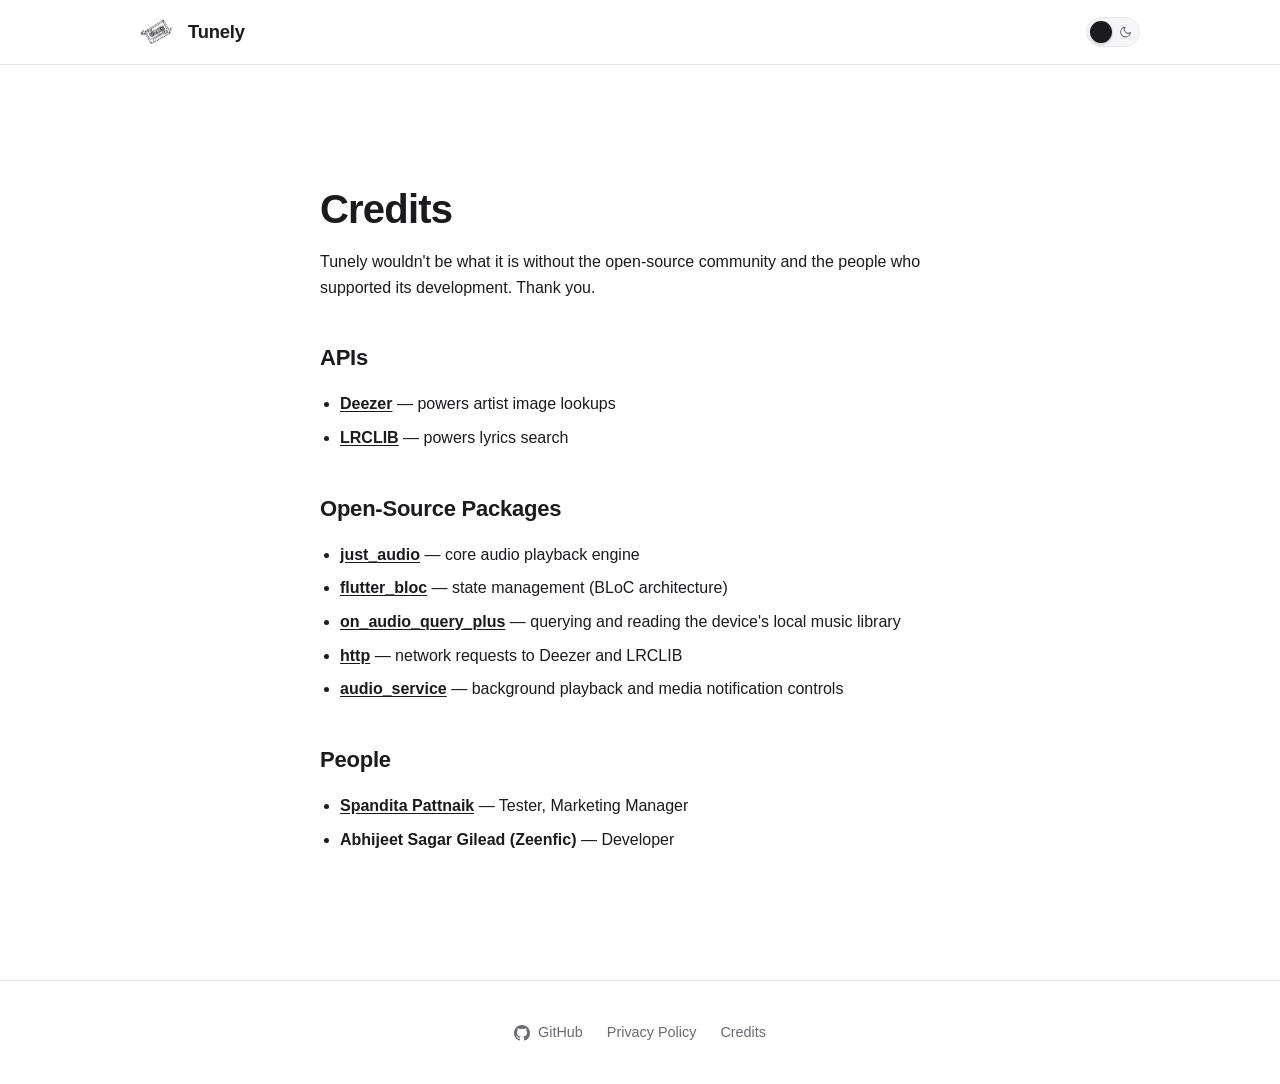
==== credits.html @ f85d7102 "added privacy and credit page" ====
<!DOCTYPE html>
<html lang="en">
<head>
  <meta charset="UTF-8">
  <meta name="viewport" content="width=device-width, initial-scale=1.0">
  <title>Tunely — Credits</title>
  <meta name="description" content="Tunely's credits — the APIs, open-source packages, and people behind the app.">

  <link rel="icon" type="image/png" href="screenshots/icon.png">

  <link rel="stylesheet" href="css/variables.css">
  <link rel="stylesheet" href="css/base.css">
  <link rel="stylesheet" href="css/sections.css">

  <!-- Loaded before first paint so the theme never flashes -->
  <script src="js/theme-toggle.js"></script>
</head>
<body>

  <!-- ============================================================
       Top bar — brand (left) + theme toggle (right)
       ============================================================ -->
  <header class="topbar">
    <div class="container topbar__inner">
      <a class="topbar__brand" href="index.html">
        <img class="topbar__logo" src="screenshots/icon.png" alt="" width="32" height="32">
        <span>Tunely</span>
      </a>

      <button
        id="theme-toggle"
        class="theme-toggle"
        type="button"
        role="switch"
        aria-checked="false"
        aria-label="Toggle dark mode"
      >
        <span class="theme-toggle__icon theme-toggle__icon--sun" aria-hidden="true">
          <svg viewBox="0 0 24 24" width="13" height="13" fill="none" stroke="currentColor"
               stroke-width="2" stroke-linecap="round">
            <circle cx="12" cy="12" r="4"></circle>
            <path d="M12 2v2M12 20v2M4.93 4.93l1.41 1.41M17.66 17.66l1.41 1.41M2 12h2M20 12h2M4.93 19.07l1.41-1.41M17.66 6.34l1.41-1.41"></path>
          </svg>
        </span>
        <span class="theme-toggle__icon theme-toggle__icon--moon" aria-hidden="true">
          <svg viewBox="0 0 24 24" width="13" height="13" fill="none" stroke="currentColor"
               stroke-width="2" stroke-linecap="round" stroke-linejoin="round">
            <path d="M21 12.79A9 9 0 1 1 11.21 3 7 7 0 0 0 21 12.79z"></path>
          </svg>
        </span>
        <span class="theme-toggle__thumb" aria-hidden="true"></span>
      </button>
    </div>
  </header>

  <main class="credits">

    <h1>Credits</h1>

    <p>Tunely wouldn't be what it is without the open-source community and the people who supported its development. Thank you.</p>

    <h2>APIs</h2>

    <ul>
      <li><a href="https://www.deezer.com/" target="_blank" rel="noopener noreferrer"><strong>Deezer</strong></a> — powers artist image lookups</li>
      <li><a href="https://lrclib.net/" target="_blank" rel="noopener noreferrer"><strong>LRCLIB</strong></a> — powers lyrics search</li>
    </ul>

    <h2>Open-Source Packages</h2>

    <ul>
      <li><a href="https://pub.dev/packages/just_audio" target="_blank" rel="noopener noreferrer"><strong>just_audio</strong></a> — core audio playback engine</li>
      <li><a href="https://pub.dev/packages/flutter_bloc" target="_blank" rel="noopener noreferrer"><strong>flutter_bloc</strong></a> — state management (BLoC architecture)</li>
      <li><a href="https://pub.dev/packages/on_audio_query_plus" target="_blank" rel="noopener noreferrer"><strong>on_audio_query_plus</strong></a> — querying and reading the device's local music library</li>
      <li><a href="https://pub.dev/packages/http" target="_blank" rel="noopener noreferrer"><strong>http</strong></a> — network requests to Deezer and LRCLIB</li>
      <li><a href="https://pub.dev/packages/audio_service" target="_blank" rel="noopener noreferrer"><strong>audio_service</strong></a> — background playback and media notification controls</li>
    </ul>

    <h2>People</h2>

    <ul>
      <li><a href="https://www.linkedin.com/in/spandita-pattnaik-a25b9126b/" target="_blank" rel="noopener noreferrer"><strong>Spandita Pattnaik</strong></a> — Tester, Marketing Manager</li>
      <li><strong>Abhijeet Sagar Gilead (Zeenfic)</strong> — Developer</li>
    </ul>

  </main>

  <!-- ============================================================
       Footer — GitHub link + Privacy Policy + Credits
       ============================================================ -->
  <footer class="footer">
    <div class="container footer__inner">
      <a class="footer__link" href="https://github.com/abhijeetsagr-g/tunely">
        <svg viewBox="0 0 16 16" width="16" height="16" fill="currentColor" aria-hidden="true">
          <path d="M8 0C3.58 0 0 3.58 0 8c0 3.54 2.29 6.53 5.47 7.59.4.07.55-.17.55-.38 0-.19-.01-.82-.01-1.49-2.01.37-2.53-.49-2.69-.94-.09-.23-.48-.94-.82-1.13-.28-.15-.68-.52-.01-.53.63-.01 1.08.58 1.23.82.72 1.21 1.87.87 2.33.66.07-.52.28-.87.51-1.07-1.78-.2-3.64-.89-3.64-3.95 0-.87.31-1.59.82-2.15-.08-.2-.36-1.02.08-2.12 0 0 .67-.21 2.2.82.64-.18 1.32-.27 2-.27s1.36.09 2 .27c1.53-1.04 2.2-.82 2.2-.82.44 1.1.16 1.92.08 2.12.51.56.82 1.27.82 2.15 0 3.07-1.87 3.75-3.65 3.95.29.25.54.73.54 1.48 0 1.07-.01 1.93-.01 2.2 0 .21.15.46.55.38A8.01 8.01 0 0 0 16 8c0-4.42-3.58-8-8-8z"></path>
        </svg>
        GitHub
      </a>
      <a class="footer__link" href="privacy.html">Privacy Policy</a>
      <a class="footer__link" href="credits.html">Credits</a>
    </div>
  </footer>

</body>
</html>
---- css/variables.css ----
/* ============================================================
   variables.css — Design tokens
   ------------------------------------------------------------
   Light theme is the default (on :root). Dark theme overrides
   the same tokens via [data-theme="dark"] on <html>, which
   js/theme-toggle.js toggles.
   ============================================================ */

:root {
  color-scheme: light;

  /* Surfaces */
  --color-bg: #ffffff;
  --color-surface: #f6f6f8;
  --color-surface-hover: #ececef;

  /* Text */
  --color-text: #1a1a1f;
  --color-text-muted: #6b6b74;

  /* Lines & accents */
  --color-border: #e6e6ea;
  --color-accent: #1a1a1f;
  --color-accent-text: #ffffff;

  /* Effects */
  --shadow-card: 0 8px 24px rgba(0, 0, 0, 0.08);
  --shadow-card-lg: 0 16px 40px rgba(0, 0, 0, 0.1);

  /* Shape */
  --radius-sm: 8px;
  --radius-md: 16px;
  --radius-lg: 24px;

  /* Layout */
  --container-max: 1080px;
  --space-section: clamp(4rem, 10vw, 7rem);
  --space-1: 0.5rem;
  --space-2: 1rem;
  --space-3: 1.5rem;
  --space-4: 2.5rem;

  /* Typography */
  --font-sans: -apple-system, BlinkMacSystemFont, "Segoe UI",
    Roboto, Helvetica, Arial, sans-serif;
  --font-size-sm: 0.9rem;
  --font-size-md: 1rem;
  --font-size-lg: 1.125rem;
}

[data-theme="dark"] {
  color-scheme: dark;

  /* Surfaces */
  --color-bg: #131316;
  --color-surface: #1d1d22;
  --color-surface-hover: #26262c;

  /* Text */
  --color-text: #f2f2f4;
  --color-text-muted: #9a9aa4;

  /* Lines & accents */
  --color-border: #2c2c33;
  --color-accent: #ffffff;
  --color-accent-text: #131316;

  /* Effects */
  --shadow-card: 0 8px 24px rgba(0, 0, 0, 0.45);
  --shadow-card-lg: 0 16px 40px rgba(0, 0, 0, 0.55);
}
---- css/base.css ----
/* ============================================================
   base.css — Reset, typography, layout primitives
   ------------------------------------------------------------
   Global styles only. Anything specific to a page region lives
   in sections.css.
   ============================================================ */

*,
*::before,
*::after {
  box-sizing: border-box;
}

html {
  scroll-behavior: smooth;
}

body {
  margin: 0;
  font-family: var(--font-sans);
  font-size: var(--font-size-md);
  line-height: 1.6;
  color: var(--color-text);
  background-color: var(--color-bg);
  -webkit-font-smoothing: antialiased;
  text-rendering: optimizeLegibility;
}

h1, h2, h3, p, figure, ul {
  margin: 0;
}

img {
  display: block;
  max-width: 100%;
  height: auto;
}

a {
  color: inherit;
}

::selection {
  background: var(--color-accent);
  color: var(--color-accent-text);
}

/* Layout primitives ------------------------------------------ */

.container {
  max-width: var(--container-max);
  margin-inline: auto;
  padding-inline: clamp(1.25rem, 5vw, 2.5rem);
}

.section {
  padding-block: var(--space-section);
}

/* Utilities -------------------------------------------------- */

.visually-hidden {
  position: absolute;
  width: 1px;
  height: 1px;
  padding: 0;
  margin: -1px;
  overflow: hidden;
  clip: rect(0 0 0 0);
  white-space: nowrap;
  border: 0;
}

/* Respect users who prefer reduced motion --------------------- */

@media (prefers-reduced-motion: reduce) {
  *,
  *::before,
  *::after {
    animation-duration: 0.01ms !important;
    animation-iteration-count: 1 !important;
    transition-duration: 0.01ms !important;
  }

  html {
    scroll-behavior: auto;
  }
}
---- css/sections.css ----
/* ============================================================
   sections.css — Styles for each page region
   ------------------------------------------------------------
   1. Top bar & theme toggle
   2. Home showcase (screenshot + list + Download)
   3. Library row
   4. Playback row
   5. Album & Playlist
   6. Theming demo
   7. Footer
   8. & 9. Prose pages (Privacy / Credits)
   ============================================================ */


/* ---------- 1. Top bar & theme toggle ------------------------ */

.topbar {
  position: sticky;
  top: 0;
  z-index: 10;
  background: color-mix(in srgb, var(--color-bg) 85%, transparent);
  -webkit-backdrop-filter: blur(8px);
  backdrop-filter: blur(8px);
  border-bottom: 1px solid var(--color-border);
}

.topbar__inner {
  display: flex;
  align-items: center;
  justify-content: space-between;
  height: 64px;
}

.topbar__brand {
  display: inline-flex;
  align-items: center;
  gap: var(--space-2);
  text-decoration: none;
  font-size: 1.15rem;
  font-weight: 650;
  letter-spacing: -0.01em;
}

.topbar__logo {
  width: 32px;
  height: 32px;
  border-radius: var(--radius-sm);
}

/* Switch-style toggle (sun left / moon right, thumb slides) */

.theme-toggle {
  position: relative;
  width: 54px;
  height: 30px;
  padding: 0;
  border: 1px solid var(--color-border);
  border-radius: 999px;
  background: var(--color-surface);
  cursor: pointer;
  transition: border-color 0.2s ease, background-color 0.2s ease;
}

.theme-toggle:hover {
  border-color: var(--color-text-muted);
}

.theme-toggle:focus-visible {
  outline: 2px solid var(--color-accent);
  outline-offset: 2px;
}

.theme-toggle__icon {
  position: absolute;
  top: 50%;
  transform: translateY(-50%);
  display: grid;
  place-items: center;
  color: var(--color-text-muted);
  pointer-events: none;
}

.theme-toggle__icon--sun  { left: 7px; }
.theme-toggle__icon--moon { right: 7px; }

.theme-toggle__thumb {
  position: absolute;
  top: 3px;
  left: 3px;
  width: 22px;
  height: 22px;
  border-radius: 50%;
  background: var(--color-accent);
  box-shadow: 0 1px 3px rgba(0, 0, 0, 0.25);
  transition: transform 0.25s ease;
}

.theme-toggle[aria-checked="true"] .theme-toggle__thumb {
  transform: translateX(24px);
}


/* ---------- 2. Home showcase --------------------------------- */

.showcase__grid {
  display: grid;
  grid-template-columns: minmax(0, 1fr) minmax(0, 1fr);
  align-items: center;
  gap: var(--space-4);
}

.showcase__media {
  display: flex;
  justify-content: center;
}

.showcase__screenshot {
  height: 720px;
  width: auto;
  object-fit: contain;
  object-position: center;
  border-radius: var(--radius-lg);
  box-shadow: var(--shadow-card-lg);
}

.showcase__list {
  list-style: none;
  display: grid;
  gap: var(--space-2);
}

.showcase__item::before {
  content: "";
  display: inline-block;
  width: 6px;
  height: 6px;
  margin-right: 0.75rem;
  border-radius: 50%;
  background: var(--color-accent);
  vertical-align: middle;
}

.showcase__item {
  font-size: var(--font-size-lg);
  font-weight: 550;
}

/* Download button below the showcase content */

.showcase__cta {
  display: flex;
  justify-content: center;
  margin-top: var(--space-4);
}

.download-btn {
  display: inline-flex;
  align-items: center;
  gap: 0.6rem;
  padding: 0.9rem 2.5rem;
  font-family: inherit;
  font-size: 1.1rem;
  font-weight: 600;
  color: var(--color-accent-text);
  background-color: var(--color-accent);
  border: none;
  border-radius: 999px;
  text-decoration: none;
  box-shadow: var(--shadow-card);
  transition: transform 0.15s ease, box-shadow 0.15s ease;
}

.download-btn:hover {
  transform: translateY(-2px);
  box-shadow: var(--shadow-card-lg);
}

.download-btn:focus-visible {
  outline: 2px solid var(--color-accent);
  outline-offset: 3px;
}


/* ---------- 3. & 4. Screenshot rows (library / playback) ----- */

.screenshot-row {
  display: flex;
  flex-wrap: wrap;
  justify-content: center;
  gap: var(--space-4);
}

.screenshot-card {
  display: flex;
  flex-direction: column;
  align-items: center;
  gap: var(--space-1);
  margin: 0;
}

.screenshot-card__img {
  height: 340px;
  width: auto;
  object-fit: contain;
  object-position: center;
  border-radius: var(--radius-lg);
  box-shadow: var(--shadow-card);
}

/* Larger two-up variant used by the album & playlist section */
.screenshot-card__img--lg {
  height: 460px;
}

.screenshot-card__caption {
  font-size: var(--font-size-sm);
  color: var(--color-text-muted);
}


/* ---------- 6. Theming demo ---------------------------------- */

.theming__inner {
  display: flex;
  flex-direction: column;
  align-items: center;
  gap: var(--space-3);
  text-align: center;
}

.theming__gif {
  width: auto;
  max-width: 100%;
  height: 520px;
  object-fit: contain;
  object-position: center;
  border-radius: var(--radius-lg);
  box-shadow: var(--shadow-card);
}

.theming__caption {
  color: var(--color-text-muted);
}


/* ---------- 7. Footer ---------------------------------------- */

.footer {
  padding-block: var(--space-4);
  border-top: 1px solid var(--color-border);
}

.footer__inner {
  display: flex;
  justify-content: center;
  gap: var(--space-3);
}

.footer__link {
  display: inline-flex;
  align-items: center;
  gap: 0.5rem;
  font-size: var(--font-size-sm);
  color: var(--color-text-muted);
  text-decoration: none;
  transition: color 0.15s ease;
}

.footer__link:hover {
  color: var(--color-text);
}


/* ---------- 8. & 9. Prose pages (Privacy / Credits) ---------- */

.privacy,
.credits {
  max-width: 720px;
  margin-inline: auto;
  padding-block: var(--space-section);
  padding-inline: clamp(1.25rem, 5vw, 2.5rem);
}

.privacy h1,
.credits h1 {
  font-size: clamp(2rem, 4vw, 2.5rem);
  font-weight: 650;
  letter-spacing: -0.02em;
  margin-bottom: var(--space-1);
}

.privacy__effective-date {
  color: var(--color-text-muted);
  margin-bottom: var(--space-3);
}

.privacy h2,
.credits h2 {
  font-size: 1.375rem;
  font-weight: 650;
  letter-spacing: -0.01em;
  margin-top: var(--space-4);
  margin-bottom: var(--space-2);
}

.privacy h3,
.credits h3 {
  font-size: var(--font-size-lg);
  font-weight: 600;
  margin-top: var(--space-3);
  margin-bottom: var(--space-1);
}

.privacy p,
.credits p {
  margin-bottom: var(--space-2);
}

.privacy ul,
.credits ul {
  margin-bottom: var(--space-2);
  padding-left: 1.25rem;
}

.privacy li,
.credits li {
  margin-bottom: var(--space-1);
}

.privacy a,
.credits a {
  color: var(--color-accent);
  text-decoration: underline;
  text-underline-offset: 2px;
}

.privacy a:hover,
.credits a:hover {
  text-decoration-thickness: 2px;
}


/* ---------- Responsive --------------------------------------- */

@media (max-width: 720px) {
  .showcase__grid {
    grid-template-columns: 1fr;
    gap: var(--space-3);
  }

  .showcase__screenshot {
    height: 520px;
  }

  .screenshot-card__img {
    height: 300px;
  }

  .screenshot-card__img--lg {
    height: 380px;
  }

  .theming__gif {
    height: 480px;
  }
}
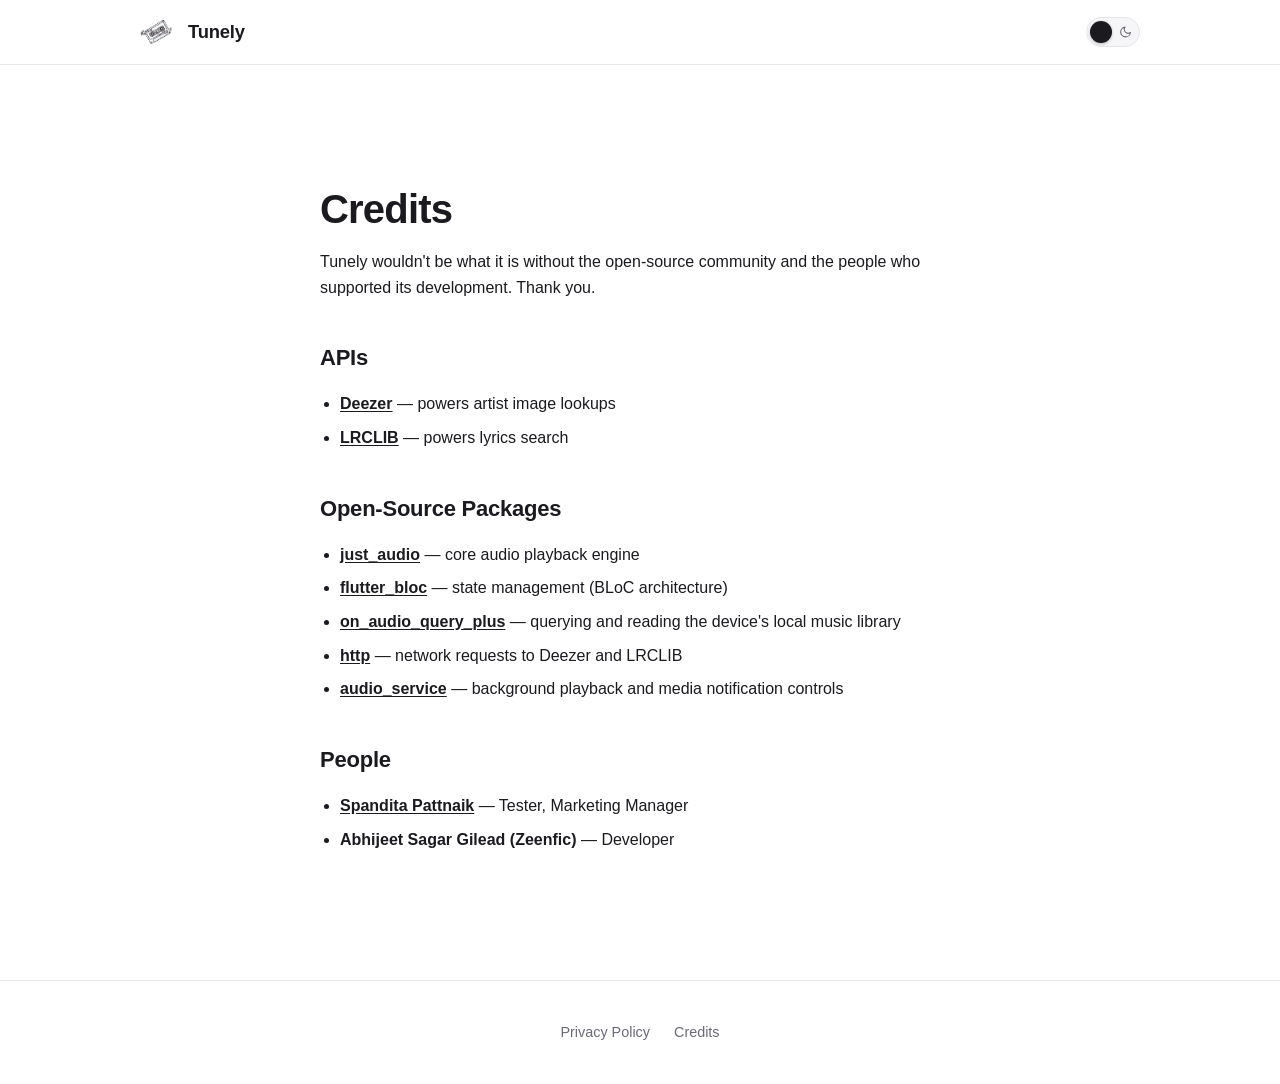
==== commit 0ee55f16: "added animation" ====
--- a/credits.html
+++ b/credits.html
@@ -90,12 +90,6 @@
        ============================================================ -->
   <footer class="footer">
     <div class="container footer__inner">
-      <a class="footer__link" href="https://github.com/abhijeetsagr-g/tunely">
-        <svg viewBox="0 0 16 16" width="16" height="16" fill="currentColor" aria-hidden="true">
-          <path d="M8 0C3.58 0 0 3.58 0 8c0 3.54 2.29 6.53 5.47 7.59.4.07.55-.17.55-.38 0-.19-.01-.82-.01-1.49-2.01.37-2.53-.49-2.69-.94-.09-.23-.48-.94-.82-1.13-.28-.15-.68-.52-.01-.53.63-.01 1.08.58 1.23.82.72 1.21 1.87.87 2.33.66.07-.52.28-.87.51-1.07-1.78-.2-3.64-.89-3.64-3.95 0-.87.31-1.59.82-2.15-.08-.2-.36-1.02.08-2.12 0 0 .67-.21 2.2.82.64-.18 1.32-.27 2-.27s1.36.09 2 .27c1.53-1.04 2.2-.82 2.2-.82.44 1.1.16 1.92.08 2.12.51.56.82 1.27.82 2.15 0 3.07-1.87 3.75-3.65 3.95.29.25.54.73.54 1.48 0 1.07-.01 1.93-.01 2.2 0 .21.15.46.55.38A8.01 8.01 0 0 0 16 8c0-4.42-3.58-8-8-8z"></path>
-        </svg>
-        GitHub
-      </a>
       <a class="footer__link" href="privacy.html">Privacy Policy</a>
       <a class="footer__link" href="credits.html">Credits</a>
     </div>
